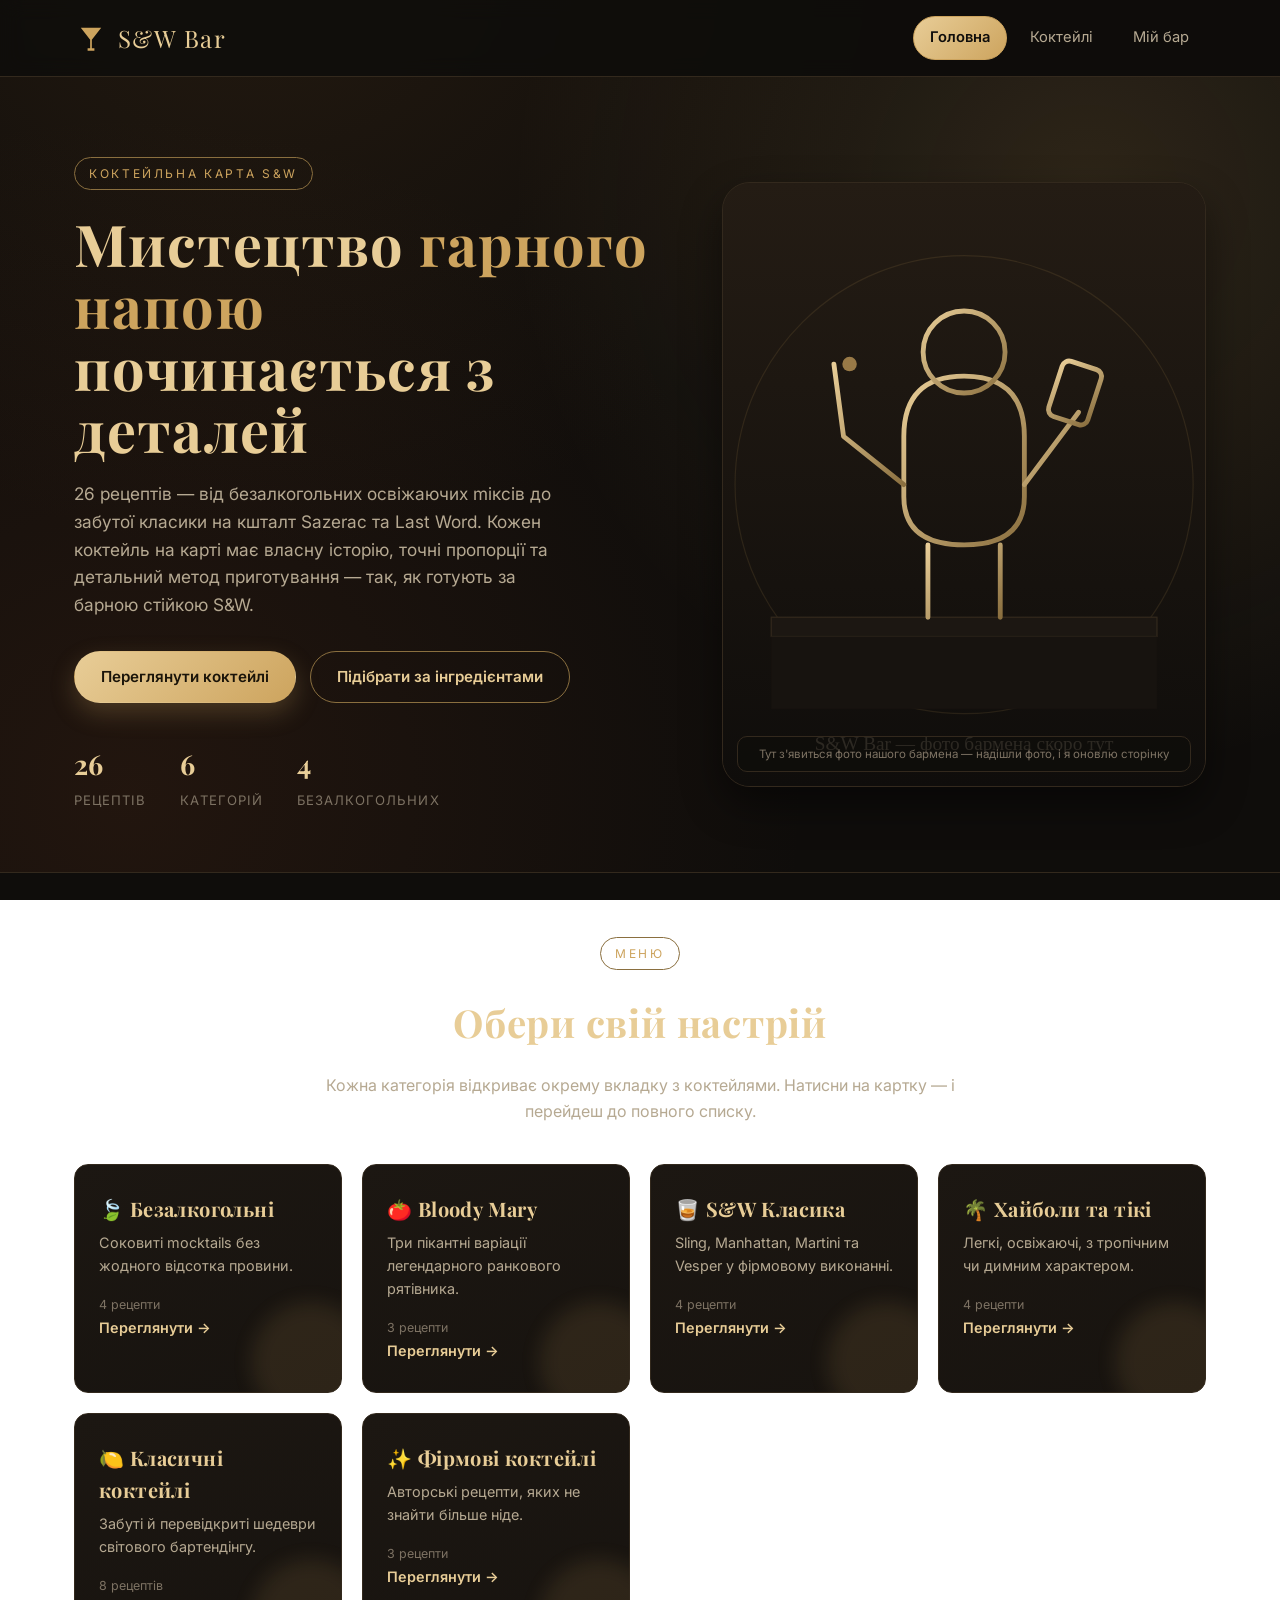
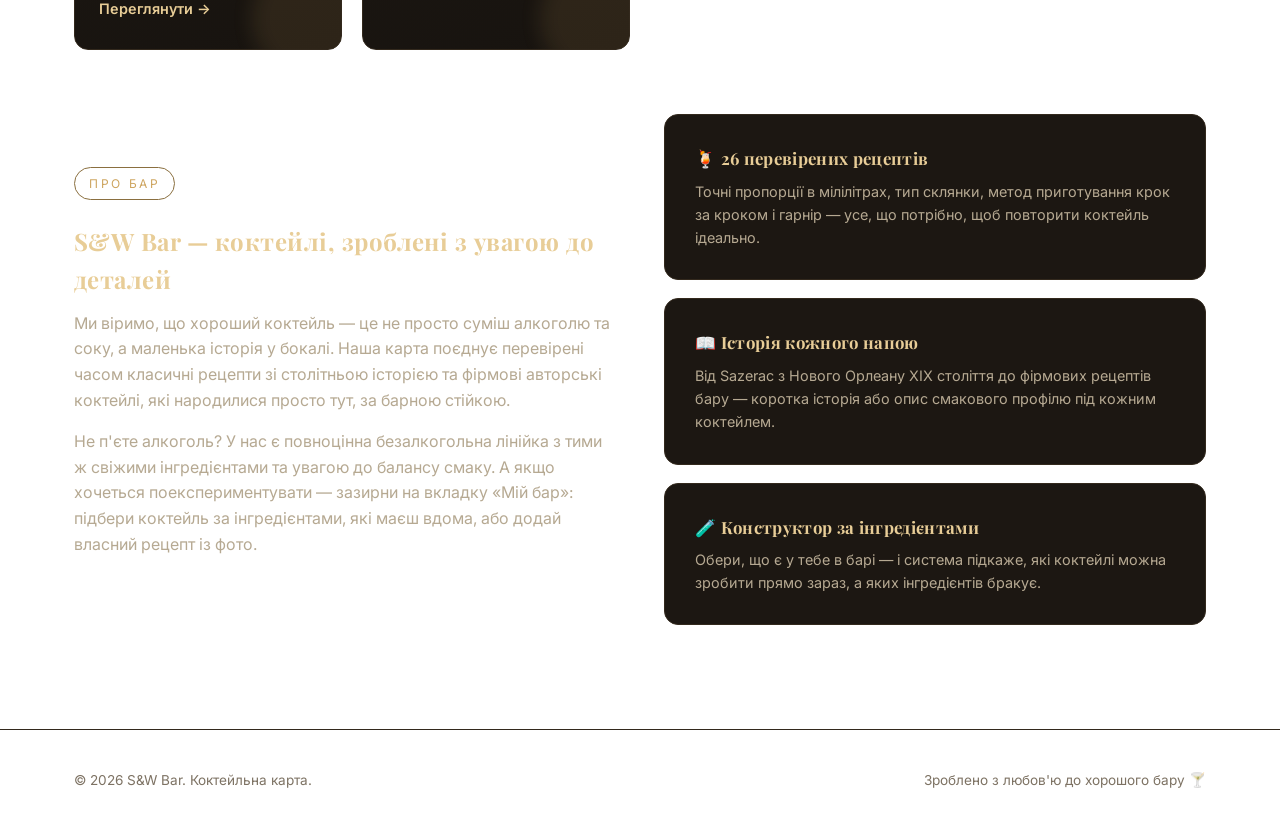
==== index.html @ 6b331b67 "Add S&W Bar cocktail menu website 26 cocktails from the recipe cards (non-alcoholic, Bloody Mary lin" ====
<!DOCTYPE html>
<html lang="uk">
<head>
<meta charset="UTF-8">
<meta name="viewport" content="width=device-width, initial-scale=1.0">
<title>S&amp;W Bar — коктейльна карта</title>
<meta name="description" content="S&W Bar — авторська коктейльна карта: класика, фірмові рецепти, безалкогольні коктейлі та власний конструктор напоїв за інгредієнтами.">
<link rel="icon" href="data:image/svg+xml,<svg xmlns=%22http://www.w3.org/2000/svg%22 viewBox=%220 0 100 100%22><text y=%22.9em%22 font-size=%2290%22>🍸</text></svg>">
<link rel="preconnect" href="https://fonts.googleapis.com">
<link href="https://fonts.googleapis.com/css2?family=Playfair+Display:wght@600;700&family=Inter:wght@400;500;600;700&display=swap" rel="stylesheet">
<link rel="stylesheet" href="css/style.css">
</head>
<body>

<header class="site-header">
  <nav class="nav">
    <a class="logo" href="index.html">
      <svg class="mark" viewBox="0 0 40 40" fill="none" xmlns="http://www.w3.org/2000/svg">
        <path d="M8 8H32L21 22V32H24V35H16V32H19V22L8 8Z" fill="#cda45e"/>
      </svg>
      S&amp;W Bar
    </a>
    <button class="nav-toggle" aria-label="Меню">☰</button>
    <div class="nav-links">
      <a href="index.html" class="active">Головна</a>
      <a href="cocktails.html">Коктейлі</a>
      <a href="my-bar.html">Мій бар</a>
    </div>
  </nav>
</header>

<section class="hero">
  <div class="container hero-grid">
    <div>
      <span class="eyebrow">Коктейльна карта S&amp;W</span>
      <h1>Мистецтво <span>гарного напою</span><br>починається з деталей</h1>
      <p class="hero-lead">
        26 рецептів — від безалкогольних освіжаючих miксів до забутої класики
        на кшталт Sazerac та Last Word. Кожен коктейль на карті має власну
        історію, точні пропорції та детальний метод приготування — так, як
        готують за барною стійкою S&amp;W.
      </p>
      <div class="hero-actions">
        <a href="cocktails.html" class="btn btn-primary">Переглянути коктейлі</a>
        <a href="my-bar.html" class="btn btn-ghost">Підібрати за інгредієнтами</a>
      </div>
      <div class="hero-stats">
        <div><strong>26</strong><span>рецептів</span></div>
        <div><strong>6</strong><span>категорій</span></div>
        <div><strong>4</strong><span>безалкогольних</span></div>
      </div>
    </div>

    <div class="bartender-frame">
      <img src="images/bartender.jpg" alt="Бармен S&W Bar"
        onerror="this.onerror=null; this.outerHTML = `
          <svg viewBox='0 0 400 500' xmlns='http://www.w3.org/2000/svg' style='width:100%;height:100%;'>
            <defs>
              <linearGradient id='bg' x1='0' y1='0' x2='0' y2='1'>
                <stop offset='0%' stop-color='#241c14'/>
                <stop offset='100%' stop-color='#0f0d0b'/>
              </linearGradient>
              <linearGradient id='gold' x1='0' y1='0' x2='1' y2='1'>
                <stop offset='0%' stop-color='#e8cd97'/>
                <stop offset='100%' stop-color='#8a6f3f'/>
              </linearGradient>
            </defs>
            <rect width='400' height='500' fill='url(#bg)'/>
            <circle cx='200' cy='250' r='190' fill='none' stroke='#cda45e' stroke-opacity='0.12' stroke-width='1'/>
            <rect x='40' y='360' width='320' height='16' fill='#1c1712' stroke='#33291d'/>
            <rect x='40' y='376' width='320' height='60' fill='#17130f'/>
            <g stroke='url(#gold)' stroke-width='4' fill='none' stroke-linecap='round' stroke-linejoin='round'>
              <path d='M150 210 Q150 160 200 160 Q250 160 250 210 L250 260 Q250 300 200 300 Q150 300 150 260 Z'/>
              <circle cx='200' cy='140' r='34'/>
              <path d='M150 250 L100 210 L92 150'/>
              <path d='M250 250 L295 190'/>
              <rect x='275' y='150' width='34' height='48' rx='6' transform='rotate(18 292 174)'/>
              <path d='M170 360 L170 300 M230 360 L230 300'/>
            </g>
            <g fill='#cda45e' fill-opacity='0.7'>
              <circle cx='105' cy='150' r='6'/>
            </g>
            <text x='200' y='470' text-anchor='middle' font-family='Georgia, serif' font-size='16' fill='#7d7263'>S&amp;W Bar — фото бармена скоро тут</text>
          </svg>`;"
      >
      <div class="placeholder-note">Тут з'явиться фото нашого бармена — надішли фото, і я оновлю сторінку</div>
    </div>
  </div>
</section>

<section class="section">
  <div class="container">
    <div class="section-head">
      <span class="eyebrow">Меню</span>
      <h2>Обери свій настрій</h2>
      <p>Кожна категорія відкриває окрему вкладку з коктейлями. Натисни на картку — і перейдеш до повного списку.</p>
    </div>

    <div class="category-grid" id="category-grid"></div>
  </div>
</section>

<section class="section" style="padding-top:0;">
  <div class="container about-grid">
    <div>
      <span class="eyebrow">Про бар</span>
      <h2>S&amp;W Bar — коктейлі, зроблені з увагою до деталей</h2>
      <p>
        Ми віримо, що хороший коктейль — це не просто суміш алкоголю та соку,
        а маленька історія у бокалі. Наша карта поєднує перевірені часом
        класичні рецепти зі столітньою історією та фірмові авторські коктейлі,
        які народилися просто тут, за барною стійкою.
      </p>
      <p>
        Не п'єте алкоголь? У нас є повноцінна безалкогольна лінійка з тими ж
        свіжими інгредієнтами та увагою до балансу смаку. А якщо хочеться
        поекспериментувати — зазирни на вкладку «Мій бар»: підбери коктейль
        за інгредієнтами, які маєш вдома, або додай власний рецепт із фото.
      </p>
    </div>
    <div class="feature-list">
      <div class="about-card">
        <h4>🍹 26 перевірених рецептів</h4>
        <p>Точні пропорції в мілілітрах, тип склянки, метод приготування крок за кроком і гарнір — усе, що потрібно, щоб повторити коктейль ідеально.</p>
      </div>
      <div class="about-card">
        <h4>📖 Історія кожного напою</h4>
        <p>Від Sazerac з Нового Орлеану XIX століття до фірмових рецептів бару — коротка історія або опис смакового профілю під кожним коктейлем.</p>
      </div>
      <div class="about-card">
        <h4>🧪 Конструктор за інгредієнтами</h4>
        <p>Обери, що є у тебе в барі — і система підкаже, які коктейлі можна зробити прямо зараз, а яких інгредієнтів бракує.</p>
      </div>
    </div>
  </div>
</section>

<footer class="site-footer">
  <div class="container footer-grid">
    <span>© <span id="year"></span> S&amp;W Bar. Коктейльна карта.</span>
    <span>Зроблено з любов'ю до хорошого бару 🍸</span>
  </div>
</footer>

<script src="js/data.js"></script>
<script src="js/main.js"></script>
<script>
  document.getElementById("year").textContent = new Date().getFullYear();

  const CATEGORY_DESC = {
    "Безалкогольні": "Соковиті mocktails без жодного відсотка провини.",
    "Bloody Mary": "Три пікантні варіації легендарного ранкового рятівника.",
    "S&W Класика": "Sling, Manhattan, Martini та Vesper у фірмовому виконанні.",
    "Хайболи та тікі": "Легкі, освіжаючі, з тропічним чи димним характером.",
    "Класичні коктейлі": "Забуті й перевідкриті шедеври світового бартендінгу.",
    "Фірмові коктейлі": "Авторські рецепти, яких не знайти більше ніде."
  };

  const CATEGORY_ICON = {
    "Безалкогольні": "🍃",
    "Bloody Mary": "🍅",
    "S&W Класика": "🥃",
    "Хайболи та тікі": "🌴",
    "Класичні коктейлі": "🍋",
    "Фірмові коктейлі": "✨"
  };

  const grid = document.getElementById("category-grid");
  CATEGORIES.forEach(cat => {
    const count = COCKTAILS.filter(c => c.category === cat).length;
    const card = document.createElement("a");
    card.href = `cocktails.html?category=${encodeURIComponent(cat)}`;
    card.className = "category-card";
    card.innerHTML = `
      <h3>${CATEGORY_ICON[cat] || "🍸"} ${cat}</h3>
      <p>${CATEGORY_DESC[cat] || ""}</p>
      <div class="count">${count} рецепт${count === 1 ? "" : count < 5 ? "и" : "ів"}</div>
      <div class="go">Переглянути →</div>
    `;
    grid.appendChild(card);
  });
</script>
</body>
</html>
---- css/style.css ----
/* ===================== S&W Bar — базові стилі ===================== */

:root {
  --bg: #0f0d0b;
  --bg-alt: #17130f;
  --bg-card: #1c1712;
  --bg-card-hover: #241d16;
  --gold: #cda45e;
  --gold-light: #e8cd97;
  --gold-dim: #8a6f3f;
  --text: #f3ede2;
  --text-muted: #b6a992;
  --text-faint: #7d7263;
  --border: #33291d;
  --danger: #c65b4a;
  --success: #7fae6b;
  --radius: 14px;
  --shadow: 0 18px 40px rgba(0, 0, 0, 0.45);
  --serif: "Playfair Display", "Georgia", serif;
  --sans: "Inter", "Segoe UI", sans-serif;
  --max-width: 1180px;
}

* { box-sizing: border-box; }

html { scroll-behavior: smooth; }

body {
  margin: 0;
  background: radial-gradient(circle at 20% -10%, #241a10 0%, var(--bg) 45%) fixed;
  color: var(--text);
  font-family: var(--sans);
  line-height: 1.6;
  -webkit-font-smoothing: antialiased;
}

img { max-width: 100%; display: block; }

a { color: inherit; text-decoration: none; }

h1, h2, h3, h4 {
  font-family: var(--serif);
  font-weight: 700;
  margin: 0 0 0.5em;
  color: var(--gold-light);
  letter-spacing: 0.02em;
}

p { margin: 0 0 1em; color: var(--text-muted); }

.container {
  max-width: var(--max-width);
  margin: 0 auto;
  padding: 0 24px;
}

/* ===================== Навігація ===================== */

.site-header {
  position: sticky;
  top: 0;
  z-index: 100;
  backdrop-filter: blur(10px);
  background: rgba(15, 13, 11, 0.86);
  border-bottom: 1px solid var(--border);
}

.nav {
  max-width: var(--max-width);
  margin: 0 auto;
  padding: 16px 24px;
  display: flex;
  align-items: center;
  justify-content: space-between;
  gap: 16px;
}

.logo {
  display: flex;
  align-items: center;
  gap: 10px;
  font-family: var(--serif);
  font-size: 1.5rem;
  color: var(--gold-light);
  letter-spacing: 0.06em;
}

.logo .mark {
  width: 34px;
  height: 34px;
  flex-shrink: 0;
}

.nav-links {
  display: flex;
  gap: 6px;
  align-items: center;
}

.nav-links a {
  padding: 9px 16px;
  border-radius: 999px;
  font-size: 0.92rem;
  color: var(--text-muted);
  transition: all 0.2s ease;
  border: 1px solid transparent;
  white-space: nowrap;
}

.nav-links a:hover { color: var(--gold-light); }

.nav-links a.active {
  color: var(--bg);
  background: linear-gradient(135deg, var(--gold-light), var(--gold));
  border-color: var(--gold);
  font-weight: 600;
}

.nav-toggle {
  display: none;
  background: none;
  border: 1px solid var(--border);
  color: var(--gold-light);
  border-radius: 8px;
  padding: 8px 12px;
  font-size: 1.1rem;
  cursor: pointer;
}

/* ===================== Кнопки ===================== */

.btn {
  display: inline-flex;
  align-items: center;
  justify-content: center;
  gap: 8px;
  padding: 13px 26px;
  border-radius: 999px;
  font-weight: 600;
  font-size: 0.95rem;
  cursor: pointer;
  border: 1px solid transparent;
  transition: transform 0.15s ease, box-shadow 0.15s ease, background 0.2s ease;
  font-family: var(--sans);
}

.btn:active { transform: translateY(1px) scale(0.99); }

.btn-primary {
  background: linear-gradient(135deg, var(--gold-light), var(--gold));
  color: #1a1409;
  box-shadow: 0 10px 25px rgba(205, 164, 94, 0.25);
}

.btn-primary:hover { box-shadow: 0 14px 32px rgba(205, 164, 94, 0.4); }

.btn-ghost {
  background: transparent;
  color: var(--gold-light);
  border-color: var(--gold-dim);
}

.btn-ghost:hover { background: rgba(205, 164, 94, 0.1); }

.btn-danger {
  background: transparent;
  border-color: var(--danger);
  color: var(--danger);
  padding: 8px 16px;
  font-size: 0.85rem;
}

.btn-danger:hover { background: rgba(198, 91, 74, 0.12); }

.btn-small { padding: 8px 16px; font-size: 0.85rem; }

/* ===================== Hero (головна) ===================== */

.hero {
  position: relative;
  overflow: hidden;
  padding: 80px 0 60px;
  border-bottom: 1px solid var(--border);
}

.hero::before {
  content: "";
  position: absolute;
  inset: 0;
  background:
    radial-gradient(circle at 85% 15%, rgba(205, 164, 94, 0.16), transparent 45%),
    radial-gradient(circle at 10% 90%, rgba(120, 60, 30, 0.18), transparent 50%);
  pointer-events: none;
}

.hero-grid {
  position: relative;
  display: grid;
  grid-template-columns: 1.1fr 0.9fr;
  gap: 56px;
  align-items: center;
}

.eyebrow {
  display: inline-block;
  text-transform: uppercase;
  letter-spacing: 0.22em;
  font-size: 0.75rem;
  color: var(--gold);
  border: 1px solid var(--gold-dim);
  padding: 6px 14px;
  border-radius: 999px;
  margin-bottom: 22px;
}

.hero h1 {
  font-size: clamp(2.4rem, 5vw, 3.6rem);
  line-height: 1.08;
  margin-bottom: 20px;
}

.hero h1 span { color: var(--gold); }

.hero-lead {
  font-size: 1.08rem;
  max-width: 46ch;
  margin-bottom: 32px;
}

.hero-actions { display: flex; gap: 14px; flex-wrap: wrap; margin-bottom: 40px; }

.hero-stats {
  display: flex;
  gap: 34px;
  flex-wrap: wrap;
}

.hero-stats div strong {
  display: block;
  font-family: var(--serif);
  font-size: 1.7rem;
  color: var(--gold-light);
}

.hero-stats div span {
  font-size: 0.82rem;
  color: var(--text-faint);
  text-transform: uppercase;
  letter-spacing: 0.08em;
}

/* Бармен — ілюстрація-плейсхолдер */
.bartender-frame {
  position: relative;
  border-radius: 28px;
  overflow: hidden;
  aspect-ratio: 4 / 5;
  border: 1px solid var(--border);
  box-shadow: var(--shadow);
  background: linear-gradient(160deg, #241c14, #0f0d0b 70%);
}

.bartender-frame img {
  width: 100%;
  height: 100%;
  object-fit: cover;
}

.bartender-frame .placeholder-note {
  position: absolute;
  bottom: 14px;
  left: 14px;
  right: 14px;
  background: rgba(15, 13, 11, 0.72);
  border: 1px solid var(--border);
  color: var(--text-faint);
  font-size: 0.72rem;
  padding: 8px 12px;
  border-radius: 10px;
  text-align: center;
}

/* ===================== Категорії на головній ===================== */

.section { padding: 64px 0; }
.section-head { max-width: 640px; margin: 0 auto 40px; text-align: center; }
.section-head h2 { font-size: clamp(1.8rem, 3vw, 2.4rem); }

.category-grid {
  display: grid;
  grid-template-columns: repeat(auto-fit, minmax(260px, 1fr));
  gap: 20px;
}

.category-card {
  position: relative;
  padding: 28px 24px;
  border-radius: var(--radius);
  background: linear-gradient(155deg, var(--bg-card), var(--bg-alt));
  border: 1px solid var(--border);
  transition: transform 0.2s ease, border-color 0.2s ease, box-shadow 0.2s ease;
  overflow: hidden;
}

.category-card::after {
  content: "";
  position: absolute;
  right: -30px;
  bottom: -30px;
  width: 120px;
  height: 120px;
  border-radius: 50%;
  background: var(--card-accent, var(--gold));
  opacity: 0.12;
  filter: blur(10px);
}

.category-card:hover {
  transform: translateY(-4px);
  border-color: var(--gold-dim);
  box-shadow: var(--shadow);
}

.category-card h3 { margin-bottom: 6px; font-size: 1.25rem; }
.category-card p { font-size: 0.9rem; margin-bottom: 18px; }
.category-card .count { font-size: 0.78rem; color: var(--text-faint); }
.category-card .go {
  display: inline-flex;
  align-items: center;
  gap: 6px;
  color: var(--gold-light);
  font-weight: 600;
  font-size: 0.9rem;
}

/* ===================== Про бар ===================== */

.about-grid {
  display: grid;
  grid-template-columns: 1fr 1fr;
  gap: 48px;
  align-items: center;
}

.about-card {
  background: var(--bg-card);
  border: 1px solid var(--border);
  border-radius: var(--radius);
  padding: 30px;
}

.about-card h4 { font-size: 1.05rem; margin-bottom: 8px; }
.about-card p { font-size: 0.9rem; margin-bottom: 0; }

.feature-list { display: grid; gap: 18px; }

/* ===================== Картки коктейлів (список) ===================== */

.toolbar {
  display: flex;
  flex-wrap: wrap;
  gap: 12px;
  align-items: center;
  justify-content: space-between;
  margin-bottom: 30px;
}

.search-input {
  flex: 1;
  min-width: 220px;
  padding: 12px 18px;
  border-radius: 999px;
  border: 1px solid var(--border);
  background: var(--bg-card);
  color: var(--text);
  font-size: 0.95rem;
}

.search-input:focus { outline: none; border-color: var(--gold-dim); }

.filter-chips {
  display: flex;
  flex-wrap: wrap;
  gap: 8px;
}

.chip {
  padding: 8px 16px;
  border-radius: 999px;
  border: 1px solid var(--border);
  background: var(--bg-card);
  color: var(--text-muted);
  font-size: 0.85rem;
  cursor: pointer;
  transition: all 0.15s ease;
  user-select: none;
}

.chip:hover { border-color: var(--gold-dim); color: var(--gold-light); }

.chip.active {
  background: linear-gradient(135deg, var(--gold-light), var(--gold));
  color: #1a1409;
  border-color: var(--gold);
  font-weight: 600;
}

.cocktail-grid {
  display: grid;
  grid-template-columns: repeat(auto-fill, minmax(260px, 1fr));
  gap: 24px;
}

.cocktail-card {
  background: var(--bg-card);
  border: 1px solid var(--border);
  border-radius: var(--radius);
  overflow: hidden;
  cursor: pointer;
  transition: transform 0.2s ease, box-shadow 0.2s ease, border-color 0.2s ease;
  display: flex;
  flex-direction: column;
}

.cocktail-card:hover {
  transform: translateY(-6px);
  box-shadow: var(--shadow);
  border-color: var(--gold-dim);
}

.card-media {
  position: relative;
  aspect-ratio: 4 / 3;
  background: var(--bg-alt);
  display: flex;
  align-items: center;
  justify-content: center;
  overflow: hidden;
}

.card-media img { width: 100%; height: 100%; object-fit: cover; }

.card-media .badge {
  position: absolute;
  top: 10px;
  left: 10px;
  background: rgba(15, 13, 11, 0.75);
  border: 1px solid var(--gold-dim);
  color: var(--gold-light);
  font-size: 0.68rem;
  padding: 4px 10px;
  border-radius: 999px;
  text-transform: uppercase;
  letter-spacing: 0.06em;
}

.card-media .custom-badge {
  position: absolute;
  top: 10px;
  right: 10px;
  background: rgba(127, 174, 107, 0.85);
  color: #0f1a0c;
  font-size: 0.68rem;
  padding: 4px 10px;
  border-radius: 999px;
  font-weight: 700;
}

.card-body { padding: 18px 20px 20px; flex: 1; display: flex; flex-direction: column; }
.card-body .cat { font-size: 0.72rem; color: var(--gold); text-transform: uppercase; letter-spacing: 0.08em; margin-bottom: 6px; }
.card-body h3 { font-size: 1.15rem; margin-bottom: 6px; }
.card-body .subtitle { font-size: 0.8rem; color: var(--text-faint); margin-bottom: 10px; }
.card-body .teaser { font-size: 0.85rem; flex: 1; margin-bottom: 12px; }
.card-body .glass-tag { font-size: 0.78rem; color: var(--text-faint); border-top: 1px dashed var(--border); padding-top: 12px; }

.empty-state {
  text-align: center;
  padding: 60px 20px;
  color: var(--text-faint);
  border: 1px dashed var(--border);
  border-radius: var(--radius);
}

/* ===================== SVG-плейсхолдер склянки ===================== */

.glass-art { width: 62%; height: 62%; }

/* ===================== Деталі коктейлю ===================== */

.detail-back {
  display: inline-flex;
  align-items: center;
  gap: 8px;
  margin-bottom: 26px;
  color: var(--text-muted);
  font-size: 0.9rem;
  cursor: pointer;
}

.detail-back:hover { color: var(--gold-light); }

.detail-grid {
  display: grid;
  grid-template-columns: 0.9fr 1.1fr;
  gap: 46px;
  align-items: start;
}

.detail-media {
  position: relative;
  border-radius: var(--radius);
  overflow: hidden;
  aspect-ratio: 3 / 4;
  background: var(--bg-alt);
  border: 1px solid var(--border);
  display: flex;
  align-items: center;
  justify-content: center;
  position: sticky;
  top: 100px;
}

.detail-media img { width: 100%; height: 100%; object-fit: cover; }

.detail-head .cat { color: var(--gold); text-transform: uppercase; font-size: 0.78rem; letter-spacing: 0.1em; margin-bottom: 8px; }
.detail-head h1 { font-size: clamp(2rem, 4vw, 2.6rem); margin-bottom: 4px; }
.detail-head .subtitle { color: var(--text-faint); margin-bottom: 18px; font-size: 0.95rem; }

.meta-row { display: flex; gap: 10px; flex-wrap: wrap; margin-bottom: 26px; }
.meta-pill {
  font-size: 0.8rem;
  padding: 7px 14px;
  border-radius: 999px;
  border: 1px solid var(--border);
  color: var(--text-muted);
  background: var(--bg-card);
}

.detail-section { margin-bottom: 30px; }
.detail-section h2 { font-size: 1.15rem; text-transform: uppercase; letter-spacing: 0.06em; margin-bottom: 14px; color: var(--gold-light); }

.ingredient-list {
  list-style: none;
  margin: 0;
  padding: 0;
  counter-reset: ing;
  display: grid;
  gap: 10px;
}

.ingredient-list li {
  counter-increment: ing;
  display: flex;
  gap: 12px;
  padding: 12px 16px;
  background: var(--bg-card);
  border: 1px solid var(--border);
  border-radius: 10px;
  font-size: 0.95rem;
}

.ingredient-list li::before {
  content: counter(ing) ".";
  color: var(--gold);
  font-weight: 700;
  font-family: var(--serif);
  min-width: 22px;
}

.method-list {
  list-style: none;
  margin: 0;
  padding: 0;
  counter-reset: step;
  display: grid;
  gap: 14px;
}

.method-list li {
  counter-increment: step;
  display: flex;
  gap: 14px;
  font-size: 0.95rem;
  color: var(--text);
}

.method-list li::before {
  content: counter(step);
  flex-shrink: 0;
  width: 28px;
  height: 28px;
  border-radius: 50%;
  background: linear-gradient(135deg, var(--gold-light), var(--gold));
  color: #1a1409;
  font-weight: 700;
  font-size: 0.85rem;
  display: flex;
  align-items: center;
  justify-content: center;
}

.garnish-box, .story-box {
  padding: 18px 20px;
  border-radius: var(--radius);
  background: var(--bg-card);
  border: 1px solid var(--border);
  font-size: 0.95rem;
}

.story-box { border-left: 3px solid var(--gold); font-style: italic; color: var(--text-muted); }

/* ===================== Мій бар ===================== */

.tabs { display: flex; gap: 10px; margin-bottom: 34px; flex-wrap: wrap; }
.tab-btn {
  padding: 12px 22px;
  border-radius: 999px;
  border: 1px solid var(--border);
  background: var(--bg-card);
  color: var(--text-muted);
  cursor: pointer;
  font-weight: 600;
  font-size: 0.92rem;
}
.tab-btn.active { background: linear-gradient(135deg, var(--gold-light), var(--gold)); color: #1a1409; border-color: var(--gold); }

.tab-panel { display: none; }
.tab-panel.active { display: block; }

.ingredient-cloud {
  display: flex;
  flex-wrap: wrap;
  gap: 10px;
  margin-bottom: 26px;
}

.match-card {
  display: flex;
  gap: 16px;
  padding: 16px;
  border-radius: var(--radius);
  background: var(--bg-card);
  border: 1px solid var(--border);
  margin-bottom: 14px;
  align-items: center;
  cursor: pointer;
}

.match-card:hover { border-color: var(--gold-dim); }

.match-thumb {
  width: 74px;
  height: 74px;
  border-radius: 10px;
  overflow: hidden;
  flex-shrink: 0;
  background: var(--bg-alt);
}

.match-thumb img { width: 100%; height: 100%; object-fit: cover; }

.match-info { flex: 1; }
.match-info h4 { margin-bottom: 4px; font-size: 1.02rem; }
.match-info .missing { font-size: 0.8rem; color: var(--text-faint); }
.match-info .missing strong { color: var(--danger); font-weight: 600; }
.match-score {
  font-size: 0.78rem;
  padding: 5px 12px;
  border-radius: 999px;
  background: rgba(127, 174, 107, 0.16);
  color: var(--success);
  white-space: nowrap;
}
.match-score.partial { background: rgba(205, 164, 94, 0.14); color: var(--gold-light); }

/* Форма додавання коктейлю */

.form-card {
  background: var(--bg-card);
  border: 1px solid var(--border);
  border-radius: var(--radius);
  padding: 32px;
}

.form-grid { display: grid; grid-template-columns: 1fr 1fr; gap: 18px; }
.form-grid .full { grid-column: 1 / -1; }

.field label {
  display: block;
  font-size: 0.85rem;
  color: var(--text-muted);
  margin-bottom: 6px;
}

.field input[type="text"],
.field input[type="number"],
.field select,
.field textarea {
  width: 100%;
  padding: 11px 14px;
  border-radius: 8px;
  border: 1px solid var(--border);
  background: var(--bg-alt);
  color: var(--text);
  font-family: var(--sans);
  font-size: 0.92rem;
}

.field textarea { resize: vertical; min-height: 90px; }
.field input:focus, .field select:focus, .field textarea:focus { outline: none; border-color: var(--gold-dim); }

.dynamic-rows { display: grid; gap: 10px; margin-bottom: 10px; }
.dynamic-row { display: flex; gap: 8px; }
.dynamic-row input { flex: 1; }
.row-remove {
  width: 40px;
  border-radius: 8px;
  border: 1px solid var(--border);
  background: var(--bg-alt);
  color: var(--danger);
  cursor: pointer;
  font-size: 1.1rem;
}

.photo-drop {
  border: 1.5px dashed var(--border);
  border-radius: var(--radius);
  padding: 28px;
  text-align: center;
  cursor: pointer;
  color: var(--text-faint);
  font-size: 0.9rem;
  position: relative;
  overflow: hidden;
}

.photo-drop img { max-height: 180px; margin: 0 auto 10px; border-radius: 10px; }
.photo-drop input { position: absolute; inset: 0; opacity: 0; cursor: pointer; }

.form-note {
  font-size: 0.8rem;
  color: var(--text-faint);
  background: var(--bg-alt);
  border: 1px solid var(--border);
  padding: 12px 16px;
  border-radius: 10px;
  margin-top: 18px;
}

.custom-grid-head { display: flex; justify-content: space-between; align-items: center; margin: 46px 0 20px; flex-wrap: wrap; gap: 10px; }

/* ===================== Footer ===================== */

.site-footer {
  border-top: 1px solid var(--border);
  padding: 40px 0;
  margin-top: 40px;
  color: var(--text-faint);
  font-size: 0.85rem;
}

.footer-grid { display: flex; justify-content: space-between; align-items: center; flex-wrap: wrap; gap: 14px; }

/* ===================== Адаптив ===================== */

@media (max-width: 880px) {
  .hero-grid { grid-template-columns: 1fr; }
  .bartender-frame { max-width: 420px; margin: 0 auto; }
  .about-grid { grid-template-columns: 1fr; }
  .detail-grid { grid-template-columns: 1fr; }
  .detail-media { position: static; aspect-ratio: 16/10; }
  .form-grid { grid-template-columns: 1fr; }
}

@media (max-width: 720px) {
  .nav-links {
    position: fixed;
    inset: 68px 16px auto 16px;
    background: var(--bg-card);
    border: 1px solid var(--border);
    border-radius: var(--radius);
    padding: 12px;
    flex-direction: column;
    align-items: stretch;
    box-shadow: var(--shadow);
    display: none;
  }
  .nav-links.open { display: flex; }
  .nav-links a { text-align: center; }
  .nav-toggle { display: block; }
  .hero { padding: 50px 0 40px; }
  .hero-stats { gap: 20px; }
}
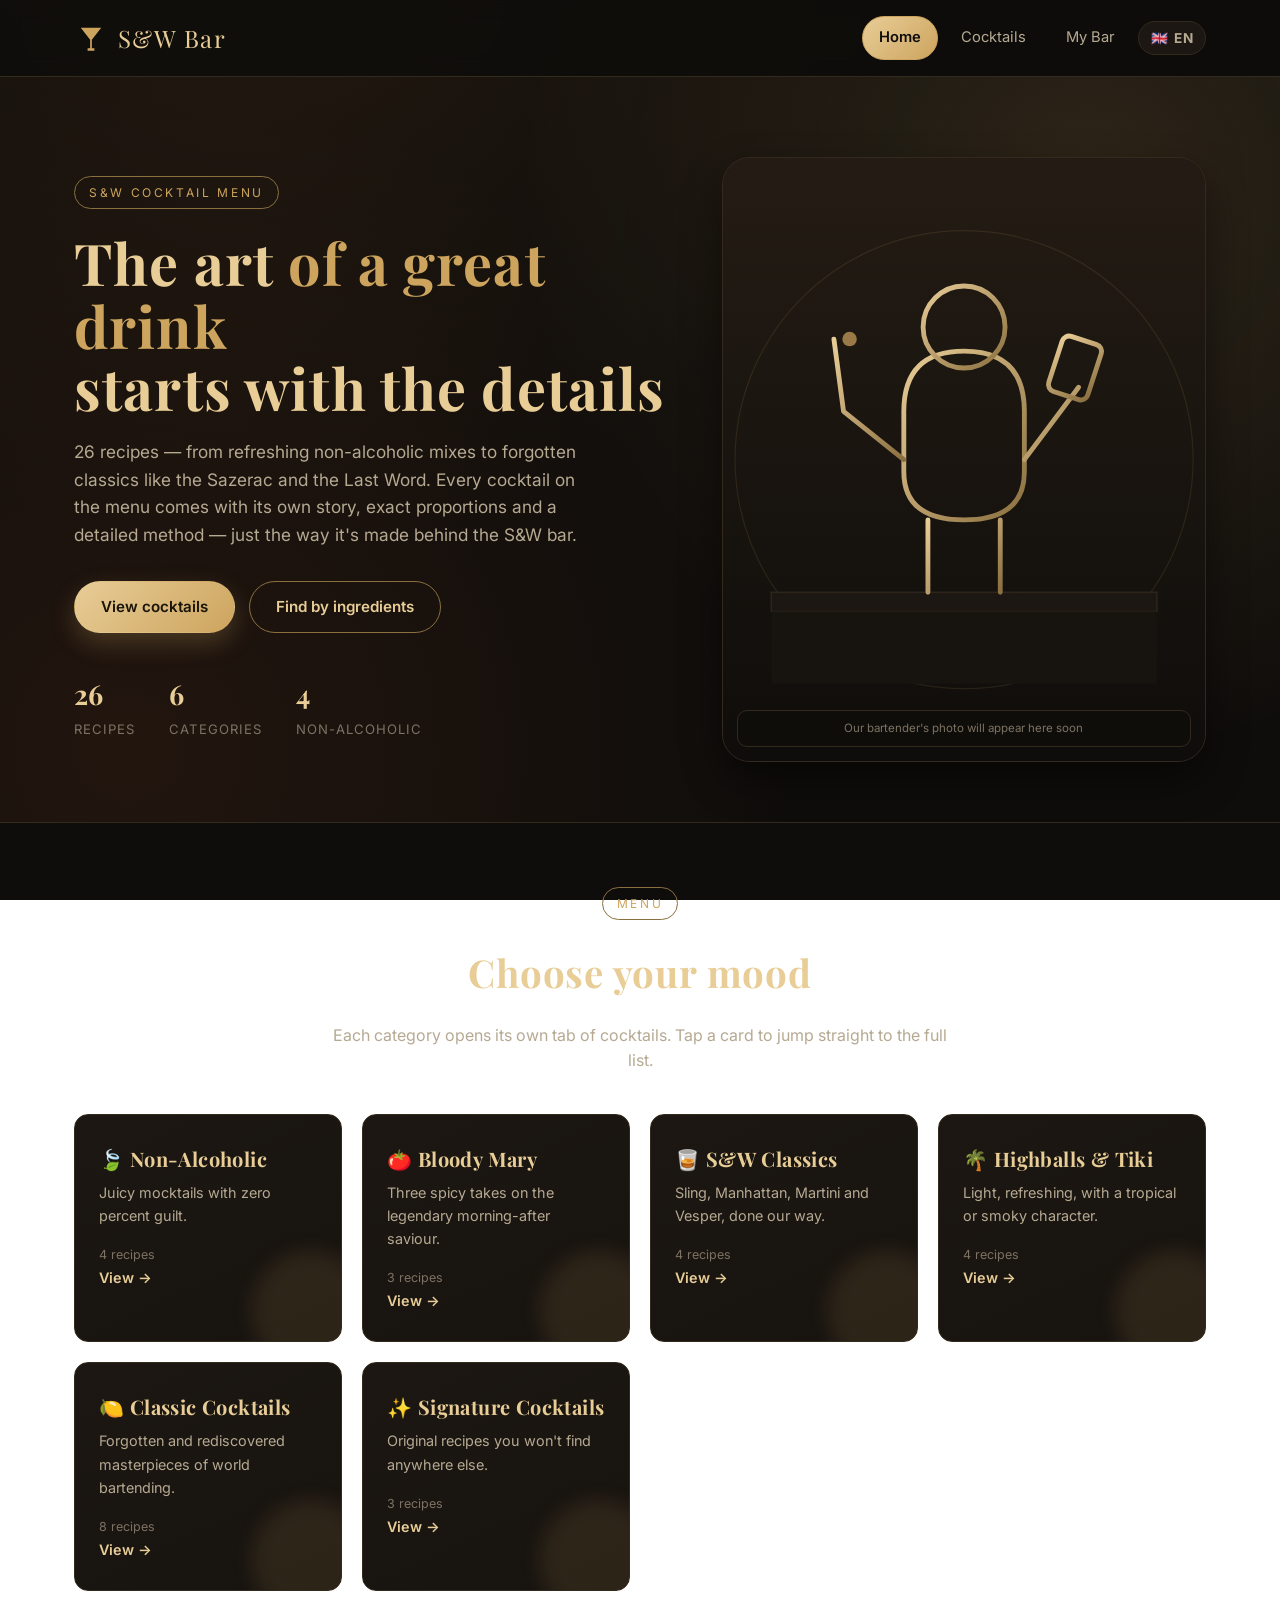
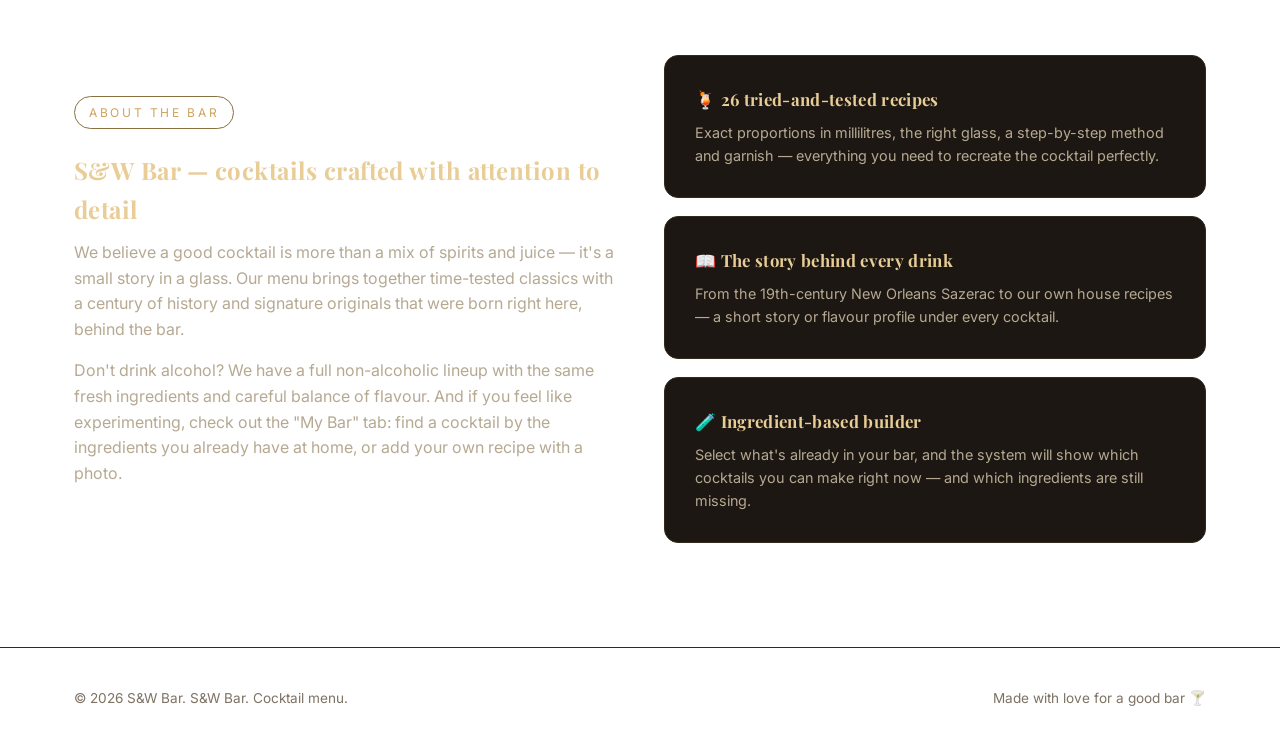
==== commit 4f66d380: "Add multi-language support, richer glass art, rename garnish label - New js/i18n.js: language switch" ====
--- a/index.html
+++ b/index.html
@@ -22,9 +22,10 @@
     </a>
     <button class="nav-toggle" aria-label="Меню">☰</button>
     <div class="nav-links">
-      <a href="index.html" class="active">Головна</a>
-      <a href="cocktails.html">Коктейлі</a>
-      <a href="my-bar.html">Мій бар</a>
+      <a href="index.html" class="active" data-i18n="nav.home">Головна</a>
+      <a href="cocktails.html" data-i18n="nav.cocktails">Коктейлі</a>
+      <a href="my-bar.html" data-i18n="nav.mybar">Мій бар</a>
+      <div class="lang-switch" id="lang-switch"></div>
     </div>
   </nav>
 </header>
@@ -32,27 +33,27 @@
 <section class="hero">
   <div class="container hero-grid">
     <div>
-      <span class="eyebrow">Коктейльна карта S&amp;W</span>
-      <h1>Мистецтво <span>гарного напою</span><br>починається з деталей</h1>
-      <p class="hero-lead">
+      <span class="eyebrow" data-i18n="home.eyebrow">Коктейльна карта S&amp;W</span>
+      <h1><span data-i18n="home.title.line1">Мистецтво</span> <span class="gold-inline" data-i18n="home.title.highlight">гарного напою</span><br><span data-i18n="home.title.line2">починається з деталей</span></h1>
+      <p class="hero-lead" data-i18n="home.lead">
         26 рецептів — від безалкогольних освіжаючих miксів до забутої класики
         на кшталт Sazerac та Last Word. Кожен коктейль на карті має власну
         історію, точні пропорції та детальний метод приготування — так, як
         готують за барною стійкою S&amp;W.
       </p>
       <div class="hero-actions">
-        <a href="cocktails.html" class="btn btn-primary">Переглянути коктейлі</a>
-        <a href="my-bar.html" class="btn btn-ghost">Підібрати за інгредієнтами</a>
+        <a href="cocktails.html" class="btn btn-primary" data-i18n="home.cta.cocktails">Переглянути коктейлі</a>
+        <a href="my-bar.html" class="btn btn-ghost" data-i18n="home.cta.finder">Підібрати за інгредієнтами</a>
       </div>
       <div class="hero-stats">
-        <div><strong>26</strong><span>рецептів</span></div>
-        <div><strong>6</strong><span>категорій</span></div>
-        <div><strong>4</strong><span>безалкогольних</span></div>
+        <div><strong>26</strong><span data-i18n="home.stats.recipes">рецептів</span></div>
+        <div><strong>6</strong><span data-i18n="home.stats.categories">категорій</span></div>
+        <div><strong>4</strong><span data-i18n="home.stats.virgin">безалкогольних</span></div>
       </div>
     </div>
 
     <div class="bartender-frame">
-      <img src="images/bartender.jpg" alt="Бармен S&W Bar"
+      <img src="images/bartender.jpg" alt="S&W Bar" id="bartender-photo"
         onerror="this.onerror=null; this.outerHTML = `
           <svg viewBox='0 0 400 500' xmlns='http://www.w3.org/2000/svg' style='width:100%;height:100%;'>
             <defs>
@@ -80,10 +81,9 @@
             <g fill='#cda45e' fill-opacity='0.7'>
               <circle cx='105' cy='150' r='6'/>
             </g>
-            <text x='200' y='470' text-anchor='middle' font-family='Georgia, serif' font-size='16' fill='#7d7263'>S&amp;W Bar — фото бармена скоро тут</text>
           </svg>`;"
       >
-      <div class="placeholder-note">Тут з'явиться фото нашого бармена — надішли фото, і я оновлю сторінку</div>
+      <div class="placeholder-note" data-i18n="home.bartender.note">Фото нашого бармена скоро з'явиться тут</div>
     </div>
   </div>
 </section>
@@ -91,9 +91,9 @@
 <section class="section">
   <div class="container">
     <div class="section-head">
-      <span class="eyebrow">Меню</span>
-      <h2>Обери свій настрій</h2>
-      <p>Кожна категорія відкриває окрему вкладку з коктейлями. Натисни на картку — і перейдеш до повного списку.</p>
+      <span class="eyebrow" data-i18n="home.menu.eyebrow">Меню</span>
+      <h2 data-i18n="home.menu.title">Обери свій настрій</h2>
+      <p data-i18n="home.menu.lead">Кожна категорія відкриває окрему вкладку з коктейлями. Натисни на картку — і перейдеш до повного списку.</p>
     </div>
 
     <div class="category-grid" id="category-grid"></div>
@@ -103,15 +103,15 @@
 <section class="section" style="padding-top:0;">
   <div class="container about-grid">
     <div>
-      <span class="eyebrow">Про бар</span>
-      <h2>S&amp;W Bar — коктейлі, зроблені з увагою до деталей</h2>
-      <p>
+      <span class="eyebrow" data-i18n="home.about.eyebrow">Про бар</span>
+      <h2 data-i18n="home.about.title">S&amp;W Bar — коктейлі, зроблені з увагою до деталей</h2>
+      <p data-i18n="home.about.p1">
         Ми віримо, що хороший коктейль — це не просто суміш алкоголю та соку,
         а маленька історія у бокалі. Наша карта поєднує перевірені часом
         класичні рецепти зі столітньою історією та фірмові авторські коктейлі,
         які народилися просто тут, за барною стійкою.
       </p>
-      <p>
+      <p data-i18n="home.about.p2">
         Не п'єте алкоголь? У нас є повноцінна безалкогольна лінійка з тими ж
         свіжими інгредієнтами та увагою до балансу смаку. А якщо хочеться
         поекспериментувати — зазирни на вкладку «Мій бар»: підбери коктейль
@@ -120,16 +120,16 @@
     </div>
     <div class="feature-list">
       <div class="about-card">
-        <h4>🍹 26 перевірених рецептів</h4>
-        <p>Точні пропорції в мілілітрах, тип склянки, метод приготування крок за кроком і гарнір — усе, що потрібно, щоб повторити коктейль ідеально.</p>
+        <h4 data-i18n="home.about.f1.title">🍹 26 перевірених рецептів</h4>
+        <p data-i18n="home.about.f1.text">Точні пропорції в мілілітрах, тип склянки, метод приготування крок за кроком і гарніш — усе, що потрібно, щоб повторити коктейль ідеально.</p>
       </div>
       <div class="about-card">
-        <h4>📖 Історія кожного напою</h4>
-        <p>Від Sazerac з Нового Орлеану XIX століття до фірмових рецептів бару — коротка історія або опис смакового профілю під кожним коктейлем.</p>
+        <h4 data-i18n="home.about.f2.title">📖 Історія кожного напою</h4>
+        <p data-i18n="home.about.f2.text">Від Sazerac з Нового Орлеану XIX століття до фірмових рецептів бару — коротка історія або опис смакового профілю під кожним коктейлем.</p>
       </div>
       <div class="about-card">
-        <h4>🧪 Конструктор за інгредієнтами</h4>
-        <p>Обери, що є у тебе в барі — і система підкаже, які коктейлі можна зробити прямо зараз, а яких інгредієнтів бракує.</p>
+        <h4 data-i18n="home.about.f3.title">🧪 Конструктор за інгредієнтами</h4>
+        <p data-i18n="home.about.f3.text">Обери, що є у тебе в барі — і система підкаже, які коктейлі можна зробити прямо зараз, а яких інгредієнтів бракує.</p>
       </div>
     </div>
   </div>
@@ -137,48 +137,38 @@
 
 <footer class="site-footer">
   <div class="container footer-grid">
-    <span>© <span id="year"></span> S&amp;W Bar. Коктейльна карта.</span>
-    <span>Зроблено з любов'ю до хорошого бару 🍸</span>
+    <span>© <span id="year"></span> S&amp;W Bar. <span data-i18n="footer.copy">Коктейльна карта.</span></span>
+    <span data-i18n="footer.tagline">Зроблено з любов'ю до хорошого бару 🍸</span>
   </div>
 </footer>
 
+<script src="js/i18n.js"></script>
+<script src="js/ui-translations.js"></script>
 <script src="js/data.js"></script>
+<script src="js/translations.js"></script>
 <script src="js/main.js"></script>
 <script>
   document.getElementById("year").textContent = new Date().getFullYear();
 
-  const CATEGORY_DESC = {
-    "Безалкогольні": "Соковиті mocktails без жодного відсотка провини.",
-    "Bloody Mary": "Три пікантні варіації легендарного ранкового рятівника.",
-    "S&W Класика": "Sling, Manhattan, Martini та Vesper у фірмовому виконанні.",
-    "Хайболи та тікі": "Легкі, освіжаючі, з тропічним чи димним характером.",
-    "Класичні коктейлі": "Забуті й перевідкриті шедеври світового бартендінгу.",
-    "Фірмові коктейлі": "Авторські рецепти, яких не знайти більше ніде."
-  };
+  function renderCategories() {
+    const grid = document.getElementById("category-grid");
+    grid.innerHTML = "";
+    CATEGORIES.forEach(key => {
+      const count = COCKTAILS.filter(c => c.category === key).length;
+      const card = document.createElement("a");
+      card.href = `cocktails.html?category=${encodeURIComponent(key)}`;
+      card.className = "category-card";
+      card.innerHTML = `
+        <h3>${CATEGORY_ICON[key] || "🍸"} ${escapeHtml(categoryLabel(key))}</h3>
+        <p>${escapeHtml(categoryDesc(key))}</p>
+        <div class="count">${count} ${t("home.stats.recipes")}</div>
+        <div class="go">${t("home.menu.view")}</div>
+      `;
+      grid.appendChild(card);
+    });
+  }
 
-  const CATEGORY_ICON = {
-    "Безалкогольні": "🍃",
-    "Bloody Mary": "🍅",
-    "S&W Класика": "🥃",
-    "Хайболи та тікі": "🌴",
-    "Класичні коктейлі": "🍋",
-    "Фірмові коктейлі": "✨"
-  };
-
-  const grid = document.getElementById("category-grid");
-  CATEGORIES.forEach(cat => {
-    const count = COCKTAILS.filter(c => c.category === cat).length;
-    const card = document.createElement("a");
-    card.href = `cocktails.html?category=${encodeURIComponent(cat)}`;
-    card.className = "category-card";
-    card.innerHTML = `
-      <h3>${CATEGORY_ICON[cat] || "🍸"} ${cat}</h3>
-      <p>${CATEGORY_DESC[cat] || ""}</p>
-      <div class="count">${count} рецепт${count === 1 ? "" : count < 5 ? "и" : "ів"}</div>
-      <div class="go">Переглянути →</div>
-    `;
-    grid.appendChild(card);
-  });
+  renderCategories();
 </script>
 </body>
 </html>
--- a/css/style.css
+++ b/css/style.css
@@ -127,6 +127,62 @@
   cursor: pointer;
 }
 
+/* ===================== Перемикач мови ===================== */
+
+.lang-switch { position: relative; }
+
+.lang-current {
+  display: flex;
+  align-items: center;
+  gap: 6px;
+  padding: 8px 12px;
+  border-radius: 999px;
+  border: 1px solid var(--border);
+  background: var(--bg-card);
+  color: var(--text-muted);
+  font-size: 0.85rem;
+  cursor: pointer;
+  font-family: var(--sans);
+}
+
+.lang-current:hover { border-color: var(--gold-dim); color: var(--gold-light); }
+
+.lang-code { font-weight: 700; letter-spacing: 0.03em; }
+
+.lang-menu {
+  position: absolute;
+  top: calc(100% + 8px);
+  right: 0;
+  min-width: 170px;
+  background: var(--bg-card);
+  border: 1px solid var(--border);
+  border-radius: 12px;
+  box-shadow: var(--shadow);
+  list-style: none;
+  margin: 0;
+  padding: 6px;
+  display: none;
+  z-index: 200;
+}
+
+.lang-menu.open { display: block; }
+
+.lang-menu button {
+  width: 100%;
+  text-align: left;
+  padding: 9px 12px;
+  border-radius: 8px;
+  border: none;
+  background: none;
+  color: var(--text-muted);
+  font-size: 0.88rem;
+  cursor: pointer;
+  font-family: var(--sans);
+}
+
+.lang-menu button:hover { background: rgba(205, 164, 94, 0.1); color: var(--gold-light); }
+.lang-menu button.active { color: var(--gold-light); font-weight: 600; }
+
 /* ===================== Кнопки ===================== */
 
 .btn {
@@ -219,7 +275,7 @@
   margin-bottom: 20px;
 }
 
-.hero h1 span { color: var(--gold); }
+.hero h1 .gold-inline { color: var(--gold); }
 
 .hero-lead {
   font-size: 1.08rem;
